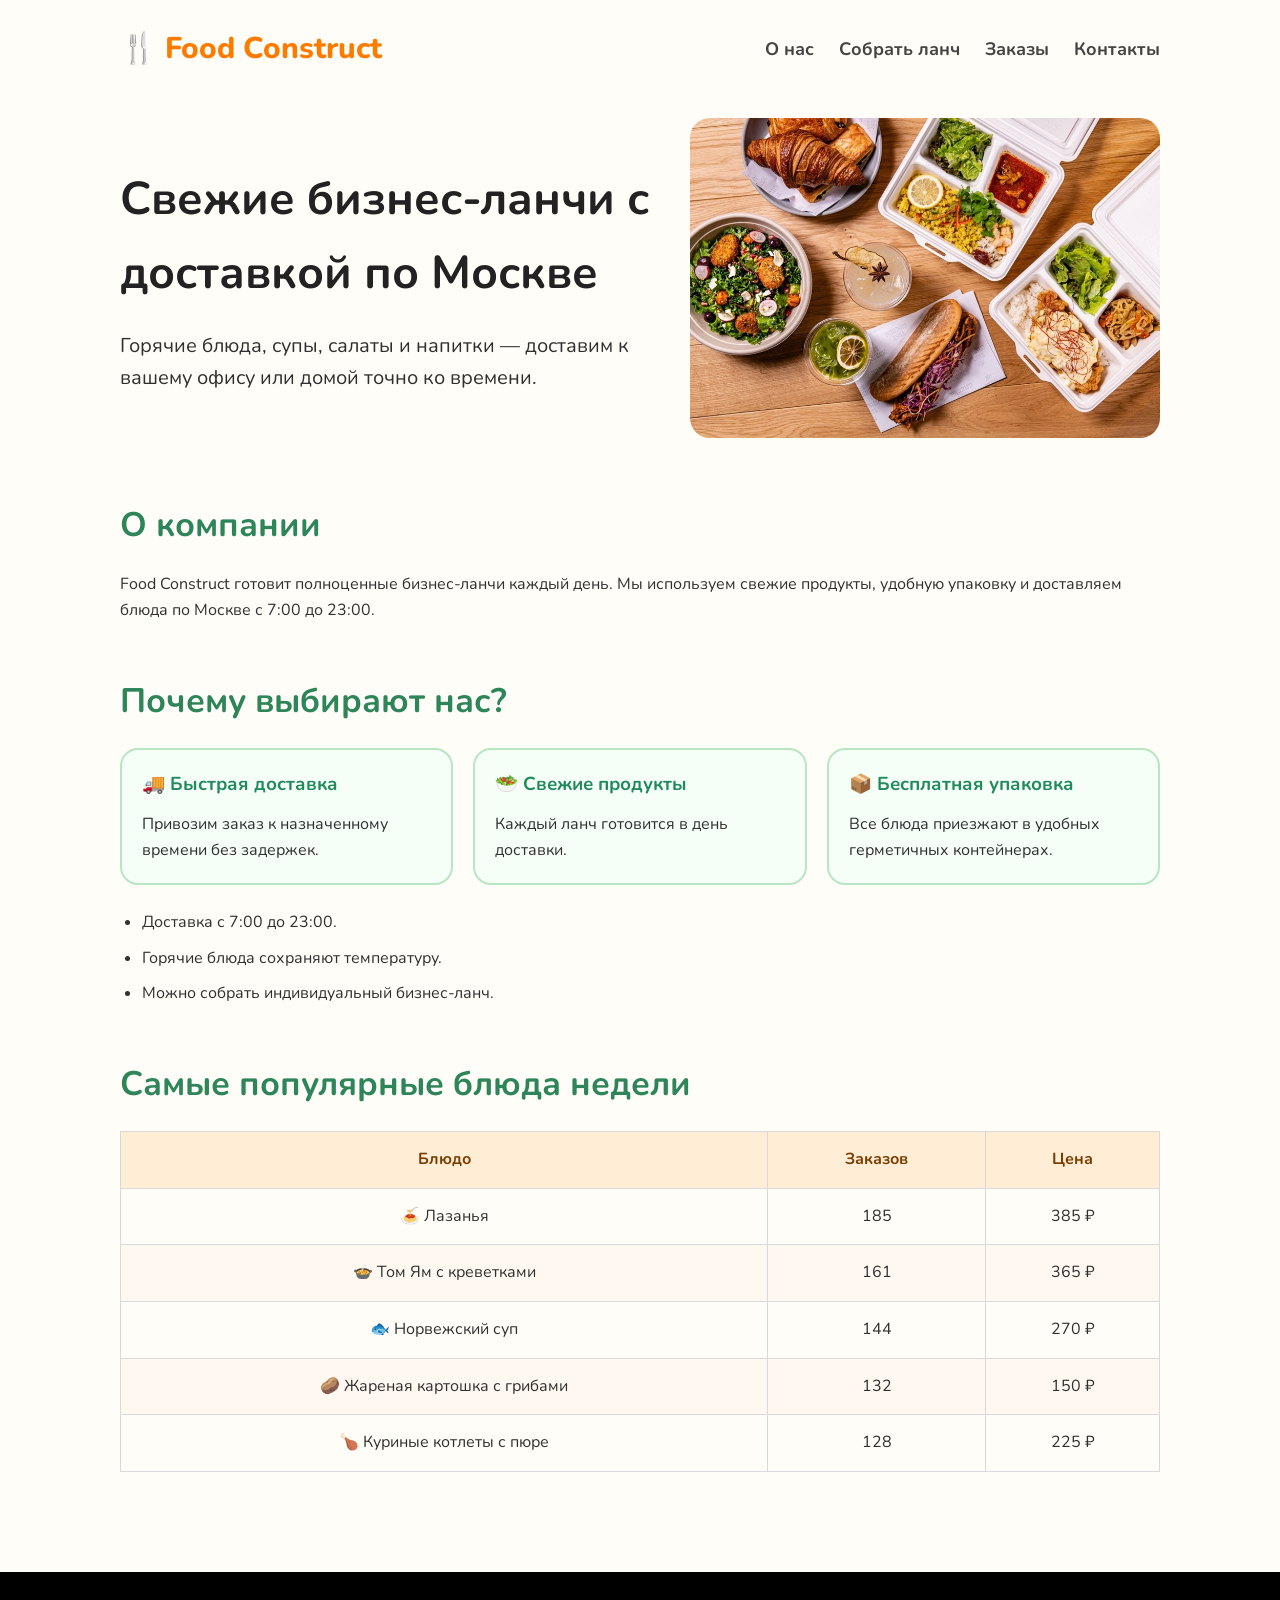
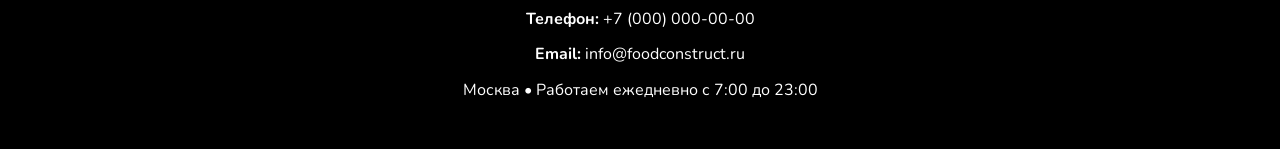
==== index.html @ 8aee3fd5 "Initial commit" ====
<!DOCTYPE html>
<html lang="ru">
<head>
    <meta charset="UTF-8">
    <meta name="viewport" content="width=device-width, initial-scale=1.0">
    <title>Food Construct — доставка бизнес-ланчей</title>

    <link rel="preconnect" href="https://fonts.googleapis.com">
    <link rel="preconnect" href="https://fonts.gstatic.com" crossorigin>
    <link href="https://fonts.googleapis.com/css2?family=Nunito:wght@400;600;700;800&display=swap" rel="stylesheet">

    <link rel="stylesheet" href="./css/style.css">
</head>
<body>

<header>
    <div class="logo">🍴 Food Construct</div>

    <nav>
        <a href="#about">О нас</a>
        <a href="#">Собрать ланч</a>
        <a href="#">Заказы</a>
        <a href="#contacts">Контакты</a>
    </nav>
</header>

<main>

    <section class="hero">
        <div class="hero-text">
            <h1>Свежие бизнес-ланчи с доставкой по Москве</h1>

            <p>
                Горячие блюда, супы, салаты и напитки —
                доставим к вашему офису или домой точно ко времени.
            </p>
        </div>

        <img src="./img/hero.jpg"
             alt="Бизнес-ланчи">
    </section>

    <section id="about">
        <h2>О компании</h2>

        <p>
            Food Construct готовит полноценные бизнес-ланчи каждый день.
            Мы используем свежие продукты, удобную упаковку и доставляем
            блюда по Москве с 7:00 до 23:00.
        </p>
    </section>

    <section>
        <h2>Почему выбирают нас?</h2>

        <div class="cards">

            <div class="card">
                <h3>🚚 Быстрая доставка</h3>
                <p>Привозим заказ к назначенному времени без задержек.</p>
            </div>

            <div class="card">
                <h3>🥗 Свежие продукты</h3>
                <p>Каждый ланч готовится в день доставки.</p>
            </div>

            <div class="card">
                <h3>📦 Бесплатная упаковка</h3>
                <p>Все блюда приезжают в удобных герметичных контейнерах.</p>
            </div>

        </div>
        
        <ul class="advantages-list">
            <li>Доставка с 7:00 до 23:00.</li>
            <li>Горячие блюда сохраняют температуру.</li>
            <li>Можно собрать индивидуальный бизнес-ланч.</li>
        </ul>

    </section>

    <section>
        <h2>Самые популярные блюда недели</h2>

        <table>
            <thead>
                <tr>
                    <th>Блюдо</th>
                    <th>Заказов</th>
                    <th>Цена</th>
                </tr>
            </thead>

            <tbody>
                <tr>
                    <td>🍝 Лазанья</td>
                    <td>185</td>
                    <td>385 ₽</td>
                </tr>

                <tr>
                    <td>🍲 Том Ям с креветками</td>
                    <td>161</td>
                    <td>365 ₽</td>
                </tr>

                <tr>
                    <td>🐟 Норвежский суп</td>
                    <td>144</td>
                    <td>270 ₽</td>
                </tr>

                <tr>
                    <td>🥔 Жареная картошка с грибами</td>
                    <td>132</td>
                    <td>150 ₽</td>
                </tr>

                <tr>
                    <td>🍗 Куриные котлеты с пюре</td>
                    <td>128</td>
                    <td>225 ₽</td>
                </tr>
            </tbody>

        </table>
    </section>

</main>

<footer id="contacts">
    <p><strong>Телефон:</strong> <a href="tel:+70000000000">+7 (000) 000-00-00</a></p>
    <p><strong>Email:</strong> <a href="mailto:info@foodconstruct.ru">info@foodconstruct.ru</a></p>
    <p>Москва • Работаем ежедневно с 7:00 до 23:00</p>
</footer>

</body>
</html>
---- css/style.css ----
/* Общие стили */

* {
    margin: 0;
    padding: 0;
    box-sizing: border-box;
}

body {
    font-family: "Nunito", sans-serif;
    background: #fffdf8;
    color: #303030;
    line-height: 1.6;
    min-height: 100vh;
}


header {
    max-width: 1100px;
    margin: auto;
    padding: 25px 30px;

    display: flex;
    justify-content: space-between;
    align-items: center;
}

.logo {
    font-size: 30px;
    font-weight: 800;
    color: #ff7b00;
}

nav {
    display: flex;
    gap: 25px;
}

nav a {
    text-decoration: none;
    color: #444;
    font-size: 18px;
    font-weight: 700;
}

nav a:hover {
    color: #ff7b00;
}

main {
    max-width: 1100px;
    margin: auto;
    padding: 20px 30px 50px;
}


.hero {
    display: flex;
    gap: 35px;
    align-items: center;
    margin-bottom: 60px;
}

.hero h1 {
    font-size: 46px;
    color: #222;
    margin-bottom: 20px;
}

.hero p {
    font-size: 20px;
}

.hero img {
    width: 470px;
    height: 320px;
    object-fit: cover;
    border-radius: 20px;
}

section {
    margin-bottom: 50px;
}

h2 {
    color: #2f855a;
    margin-bottom: 20px;
    font-size: 34px;
}

.cards {
    display: flex;
    gap: 20px;
    margin-bottom: 25px;
}

.card {
    flex: 1;
    background: #f5fff8;
    border: 2px solid #b8e6c4;
    border-radius: 18px;
    padding: 20px;
}

.card h3 {
    margin-bottom: 12px;
    color: #228b5d;
}

.advantages-list {
    padding-left: 22px;
}

.advantages-list li {
    margin-bottom: 10px;
}

table {
    width: 100%;
    border-collapse: collapse;
}

th {
    background: #ffedd5;
    color: #7a3e00;
}

th,
td {
    border: 1px solid #d9d9d9;
    padding: 15px;
    text-align: center;
}

tbody tr:nth-child(even) {
    background: #fff8f1;
}

tbody tr:hover {
    background: #ffe8cb;
}

footer {
    background: black;
    color: white;
    padding: 35px;
    text-align: center;
}

footer p {
    margin-bottom: 10px;
}

footer a {
    color: white;
    text-decoration: none;
}

footer a:hover {
    color: #ffb347;
}
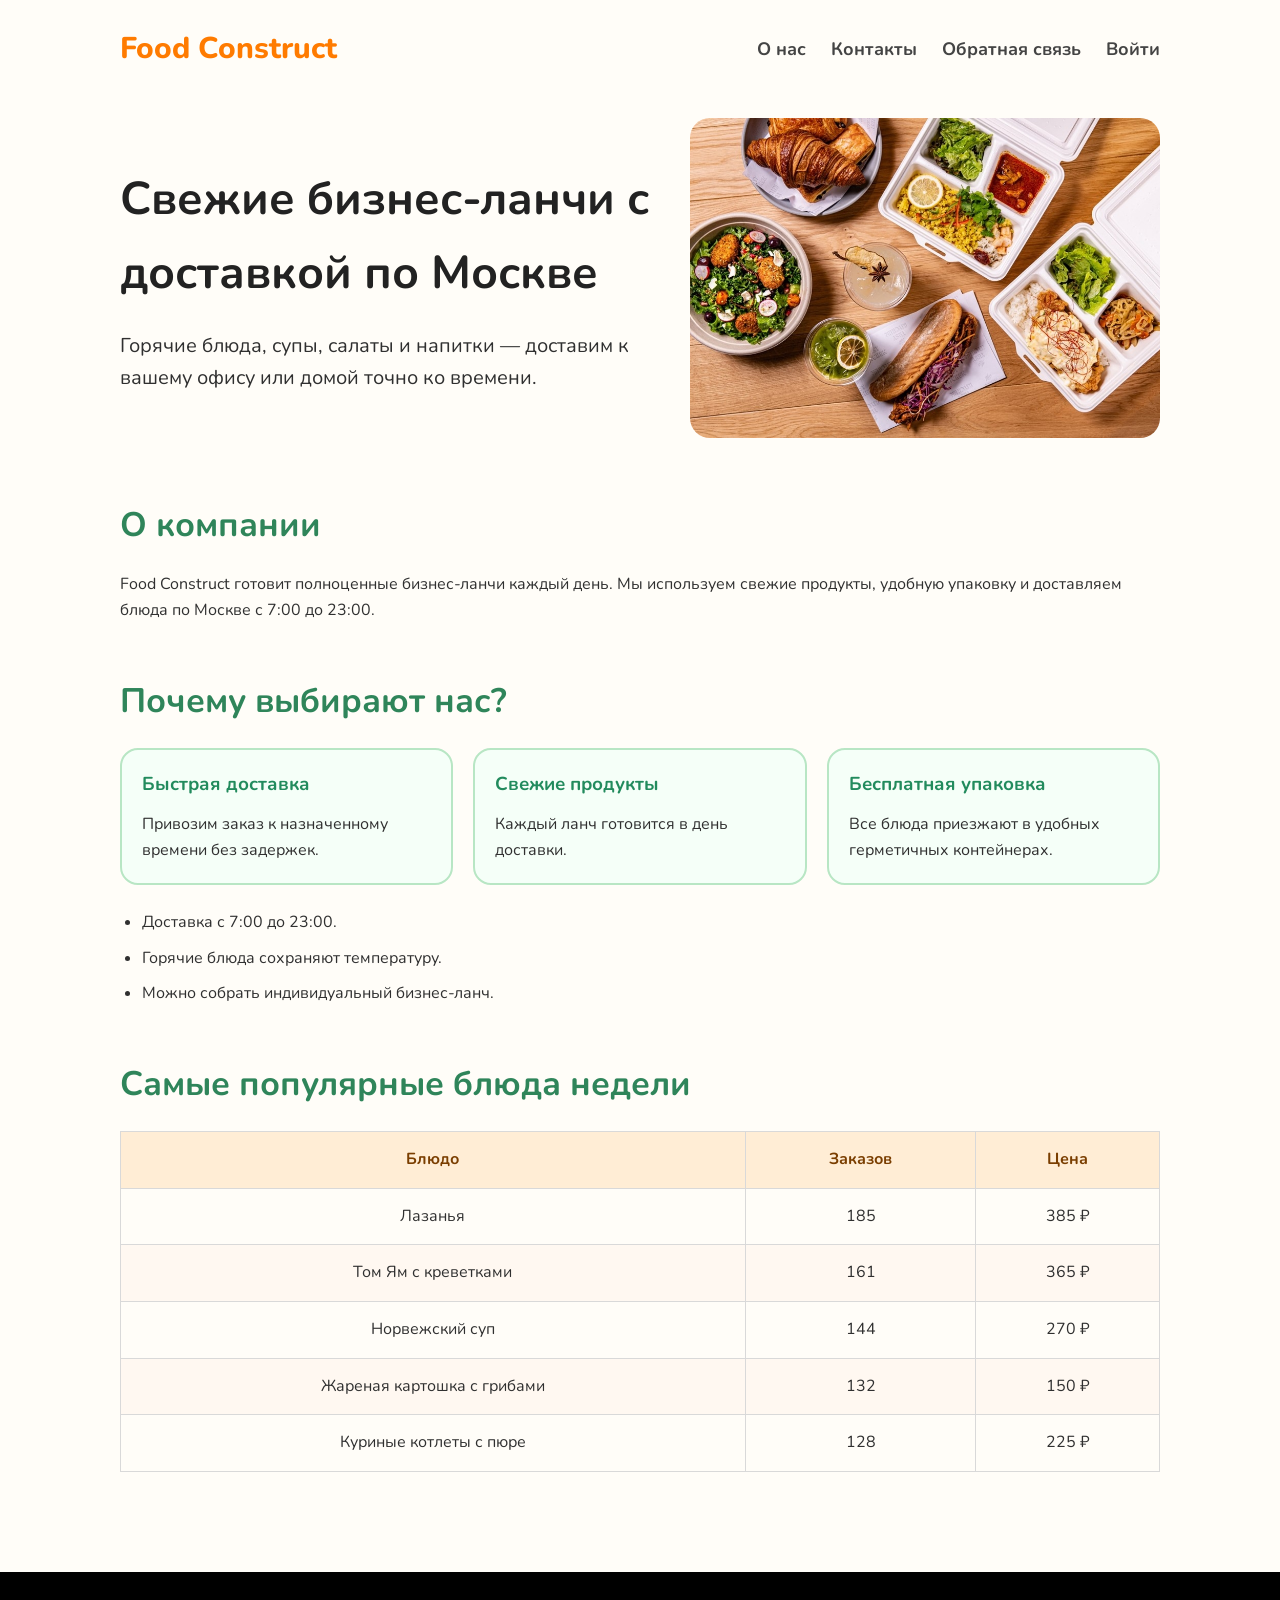
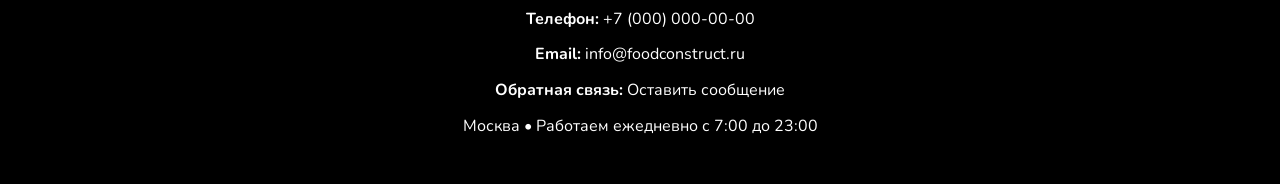
==== commit 21b02622: "Добавил формы обратной связи и авторизации Форма обратной связи (feedback.html): ФИО, email, радио-к" ====
--- a/index.html
+++ b/index.html
@@ -9,18 +9,19 @@
     <link rel="preconnect" href="https://fonts.gstatic.com" crossorigin>
     <link href="https://fonts.googleapis.com/css2?family=Nunito:wght@400;600;700;800&display=swap" rel="stylesheet">
 
-    <link rel="stylesheet" href="./css/style.css">
+    <link rel="stylesheet" href="./css/base.css">
+    <link rel="stylesheet" href="./css/index.css">
 </head>
 <body>
 
 <header>
-    <div class="logo">🍴 Food Construct</div>
+    <a class="logo" href="./index.html">Food Construct</a>
 
     <nav>
-        <a href="#about">О нас</a>
-        <a href="#">Собрать ланч</a>
-        <a href="#">Заказы</a>
-        <a href="#contacts">Контакты</a>
+        <a href="./index.html#about">О нас</a>
+        <a href="./index.html#contacts">Контакты</a>
+        <a href="./feedback.html">Обратная связь</a>
+        <a href="./login.html">Войти</a>
     </nav>
 </header>
 
@@ -56,17 +57,17 @@
         <div class="cards">
 
             <div class="card">
-                <h3>🚚 Быстрая доставка</h3>
+                <h3>Быстрая доставка</h3>
                 <p>Привозим заказ к назначенному времени без задержек.</p>
             </div>
 
             <div class="card">
-                <h3>🥗 Свежие продукты</h3>
+                <h3>Свежие продукты</h3>
                 <p>Каждый ланч готовится в день доставки.</p>
             </div>
 
             <div class="card">
-                <h3>📦 Бесплатная упаковка</h3>
+                <h3>Бесплатная упаковка</h3>
                 <p>Все блюда приезжают в удобных герметичных контейнерах.</p>
             </div>
 
@@ -94,31 +95,31 @@
 
             <tbody>
                 <tr>
-                    <td>🍝 Лазанья</td>
+                    <td>Лазанья</td>
                     <td>185</td>
                     <td>385 ₽</td>
                 </tr>
 
                 <tr>
-                    <td>🍲 Том Ям с креветками</td>
+                    <td>Том Ям с креветками</td>
                     <td>161</td>
                     <td>365 ₽</td>
                 </tr>
 
                 <tr>
-                    <td>🐟 Норвежский суп</td>
+                    <td>Норвежский суп</td>
                     <td>144</td>
                     <td>270 ₽</td>
                 </tr>
 
                 <tr>
-                    <td>🥔 Жареная картошка с грибами</td>
+                    <td>Жареная картошка с грибами</td>
                     <td>132</td>
                     <td>150 ₽</td>
                 </tr>
 
                 <tr>
-                    <td>🍗 Куриные котлеты с пюре</td>
+                    <td>Куриные котлеты с пюре</td>
                     <td>128</td>
                     <td>225 ₽</td>
                 </tr>
@@ -132,6 +133,7 @@
 <footer id="contacts">
     <p><strong>Телефон:</strong> <a href="tel:+70000000000">+7 (000) 000-00-00</a></p>
     <p><strong>Email:</strong> <a href="mailto:info@foodconstruct.ru">info@foodconstruct.ru</a></p>
+    <p><strong>Обратная связь:</strong> <a href="./feedback.html">Оставить сообщение</a></p>
     <p>Москва • Работаем ежедневно с 7:00 до 23:00</p>
 </footer>
 
--- a/css/base.css
+++ b/css/base.css
@@ -0,0 +1,142 @@
+* {
+    margin: 0;
+    padding: 0;
+    box-sizing: border-box;
+}
+
+body {
+    font-family: "Nunito", sans-serif;
+    background: #fffdf8;
+    color: #303030;
+    line-height: 1.6;
+    min-height: 100vh;
+}
+
+section {
+    margin-bottom: 50px;
+}
+
+h2 {
+    color: #2f855a;
+    margin-bottom: 20px;
+    font-size: 34px;
+}
+
+
+header {
+    max-width: 1100px;
+    margin: auto;
+    padding: 25px 30px;
+
+    display: flex;
+    justify-content: space-between;
+    align-items: center;
+}
+
+.logo {
+    font-size: 30px;
+    font-weight: 800;
+    color: #ff7b00;
+    text-decoration: none;
+    text-transform: none;
+}
+
+nav {
+    display: flex;
+    gap: 25px;
+}
+
+nav a {
+    text-decoration: none;
+    color: #444;
+    font-size: 18px;
+    font-weight: 700;
+}
+
+nav a:hover {
+    color: #ff7b00;
+}
+
+main {
+    max-width: 1100px;
+    margin: auto;
+    padding: 20px 30px 50px;
+}
+
+
+footer {
+    background: black;
+    color: white;
+    padding: 35px;
+    text-align: center;
+}
+
+footer p {
+    margin-bottom: 10px;
+}
+
+footer a {
+    color: white;
+    text-decoration: none;
+}
+
+footer a:hover {
+    color: #ffb347;
+}
+
+
+form label {
+    display: block;
+    margin-bottom: 8px;
+    font-weight: 700;
+    color: #228b5d;
+}
+
+form input[type="text"],
+form input[type="email"],
+form input[type="password"],
+form select,
+form textarea {
+    width: 100%;
+    margin-bottom: 20px;
+    padding: 10px;
+
+    font-family: inherit;
+    font-size: 16px;
+
+    border: 2px solid #b8e6c4;
+    border-radius: 8px;
+}
+
+form textarea {
+    height: 150px;
+}
+
+form input[type="file"] {
+    width: 100%;
+    margin-bottom: 20px;
+}
+
+form .choice {
+    font-weight: 400;
+    color: #303030;
+}
+
+form .choice input {
+    margin-right: 8px;
+}
+
+form button {
+    width: 100%;
+    padding: 14px;
+
+    font-family: inherit;
+    font-size: 18px;
+    font-weight: 800;
+
+    color: white;
+    background: #ff7b00;
+    border: none;
+    border-radius: 8px;
+    cursor: pointer;
+}
--- a/css/index.css
+++ b/css/index.css
@@ -0,0 +1,75 @@
+.hero {
+    display: flex;
+    gap: 35px;
+    align-items: center;
+    margin-bottom: 60px;
+}
+
+.hero h1 {
+    font-size: 46px;
+    color: #222;
+    margin-bottom: 20px;
+}
+
+.hero p {
+    font-size: 20px;
+}
+
+.hero img {
+    width: 470px;
+    height: 320px;
+    object-fit: cover;
+    border-radius: 20px;
+}
+
+.cards {
+    display: flex;
+    gap: 20px;
+    margin-bottom: 25px;
+}
+
+.card {
+    flex: 1;
+    background: #f5fff8;
+    border: 2px solid #b8e6c4;
+    border-radius: 18px;
+    padding: 20px;
+}
+
+.card h3 {
+    margin-bottom: 12px;
+    color: #228b5d;
+}
+
+.advantages-list {
+    padding-left: 22px;
+}
+
+.advantages-list li {
+    margin-bottom: 10px;
+}
+
+table {
+    width: 100%;
+    border-collapse: collapse;
+}
+
+th {
+    background: #ffedd5;
+    color: #7a3e00;
+}
+
+th,
+td {
+    border: 1px solid #d9d9d9;
+    padding: 15px;
+    text-align: center;
+}
+
+tbody tr:nth-child(even) {
+    background: #fff8f1;
+}
+
+tbody tr:hover {
+    background: #ffe8cb;
+}
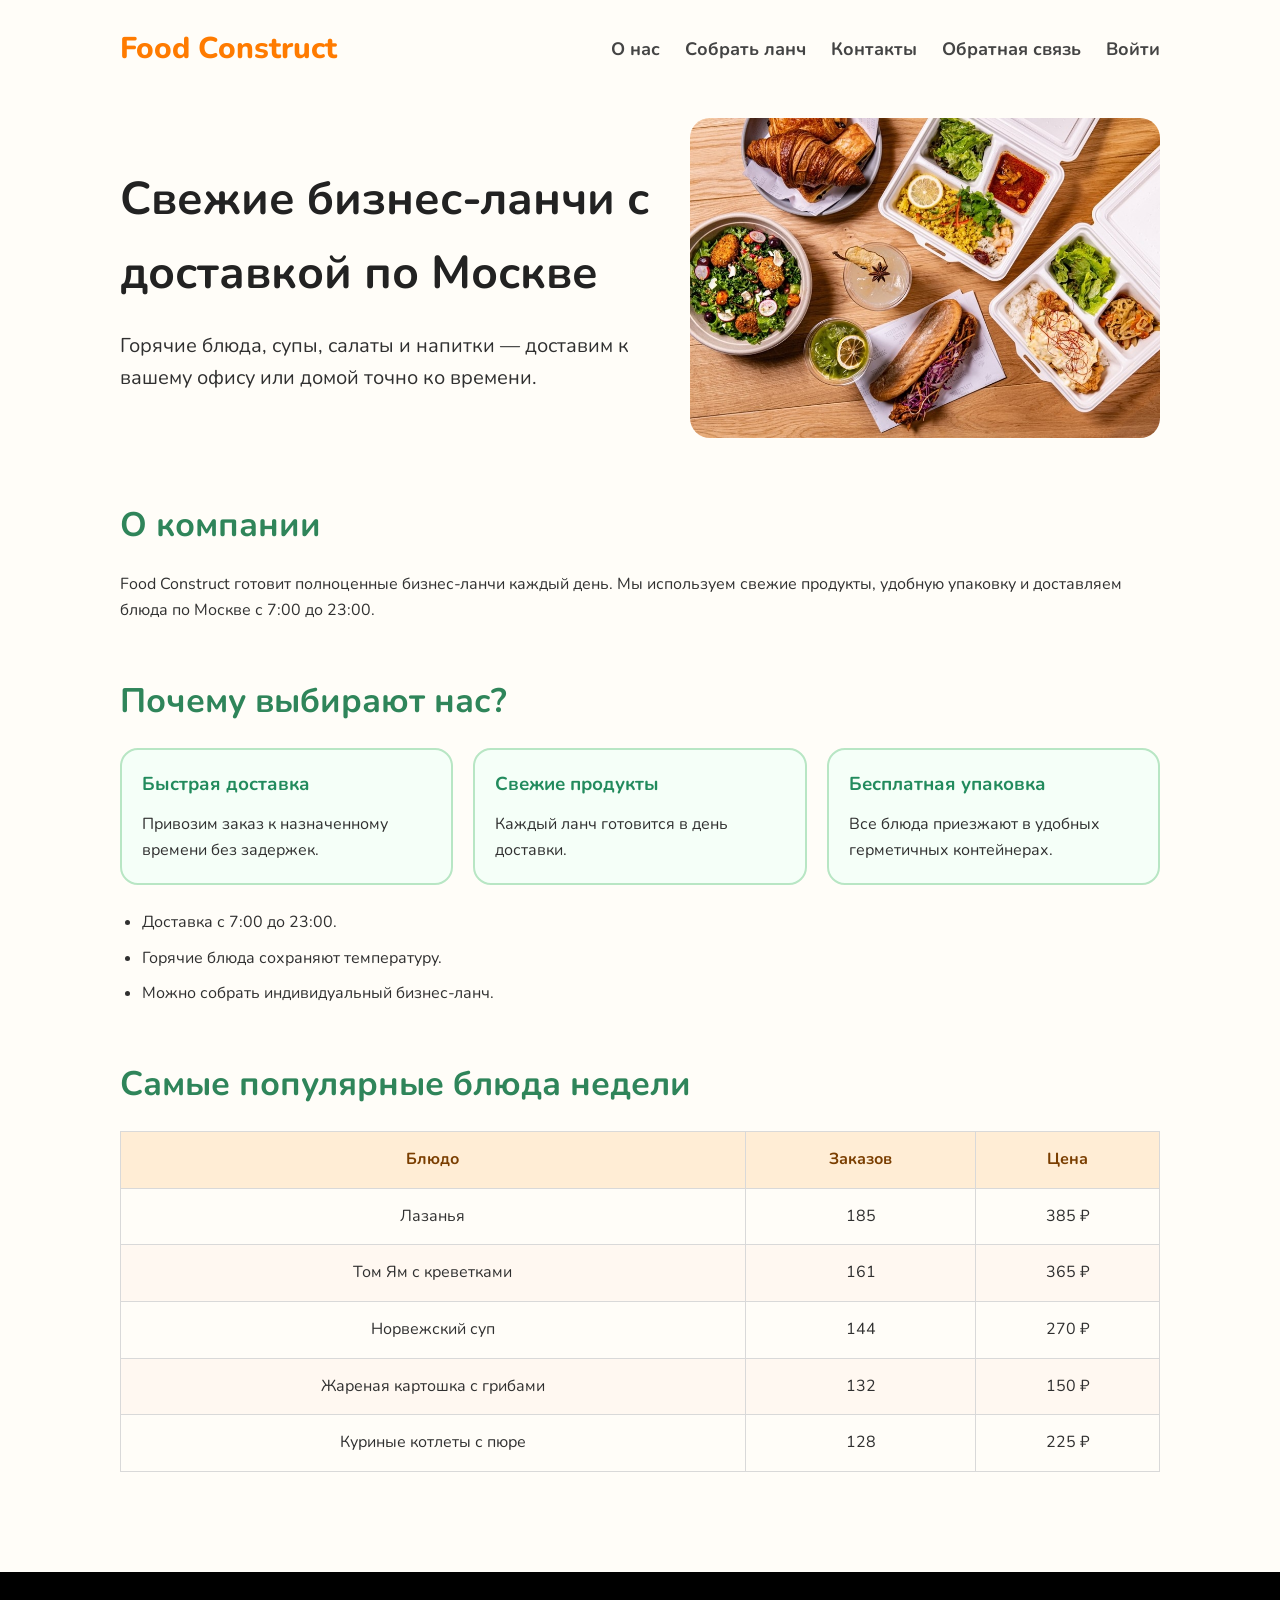
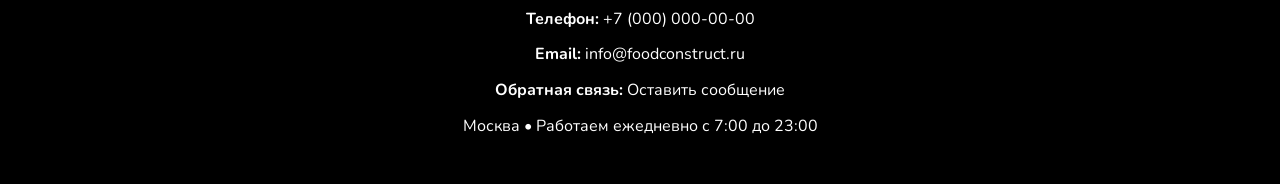
==== commit bfd4e997: "Добавил страницу «Собрать ланч» с выбором блюд на JavaScript Меню, страница с блюдами и формой заказ" ====
--- a/index.html
+++ b/index.html
@@ -19,6 +19,7 @@
 
     <nav>
         <a href="./index.html#about">О нас</a>
+        <a href="./lunch.html">Собрать ланч</a>
         <a href="./index.html#contacts">Контакты</a>
         <a href="./feedback.html">Обратная связь</a>
         <a href="./login.html">Войти</a>
--- a/css/base.css
+++ b/css/base.css
@@ -57,7 +57,12 @@
     color: #ff7b00;
 }
 
-main {
+nav a.active {
+    color: #ff7b00;
+}
+
+main,
+.order {
     max-width: 1100px;
     margin: auto;
     padding: 20px 30px 50px;
@@ -95,6 +100,8 @@
 form input[type="text"],
 form input[type="email"],
 form input[type="password"],
+form input[type="tel"],
+form input[type="time"],
 form select,
 form textarea {
     width: 100%;
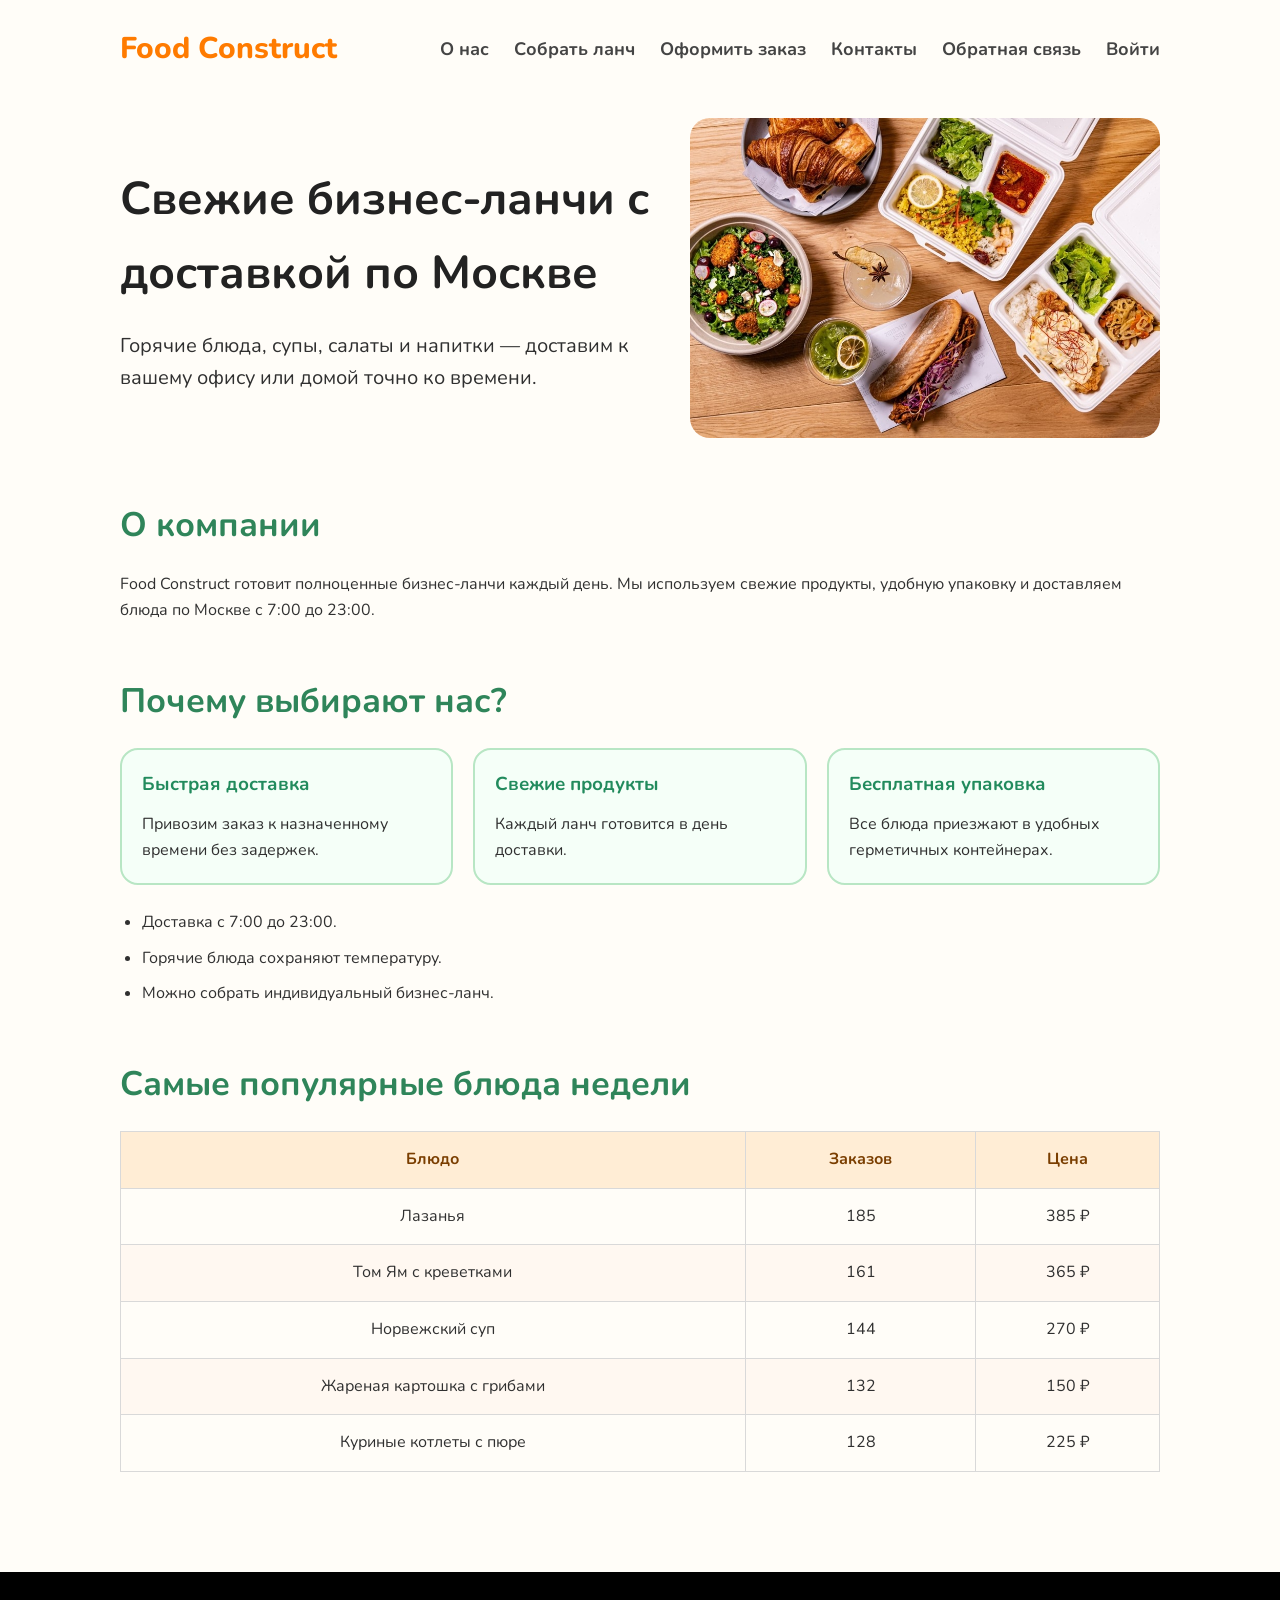
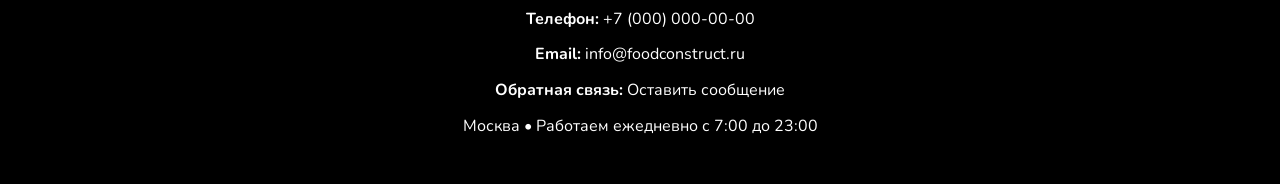
==== commit 34bc6e5e: "Добавил страницу оформления заказа и сохранение блюд в localStorage" ====
--- a/index.html
+++ b/index.html
@@ -20,6 +20,7 @@
     <nav>
         <a href="./index.html#about">О нас</a>
         <a href="./lunch.html">Собрать ланч</a>
+        <a href="./order.html">Оформить заказ</a>
         <a href="./index.html#contacts">Контакты</a>
         <a href="./feedback.html">Обратная связь</a>
         <a href="./login.html">Войти</a>
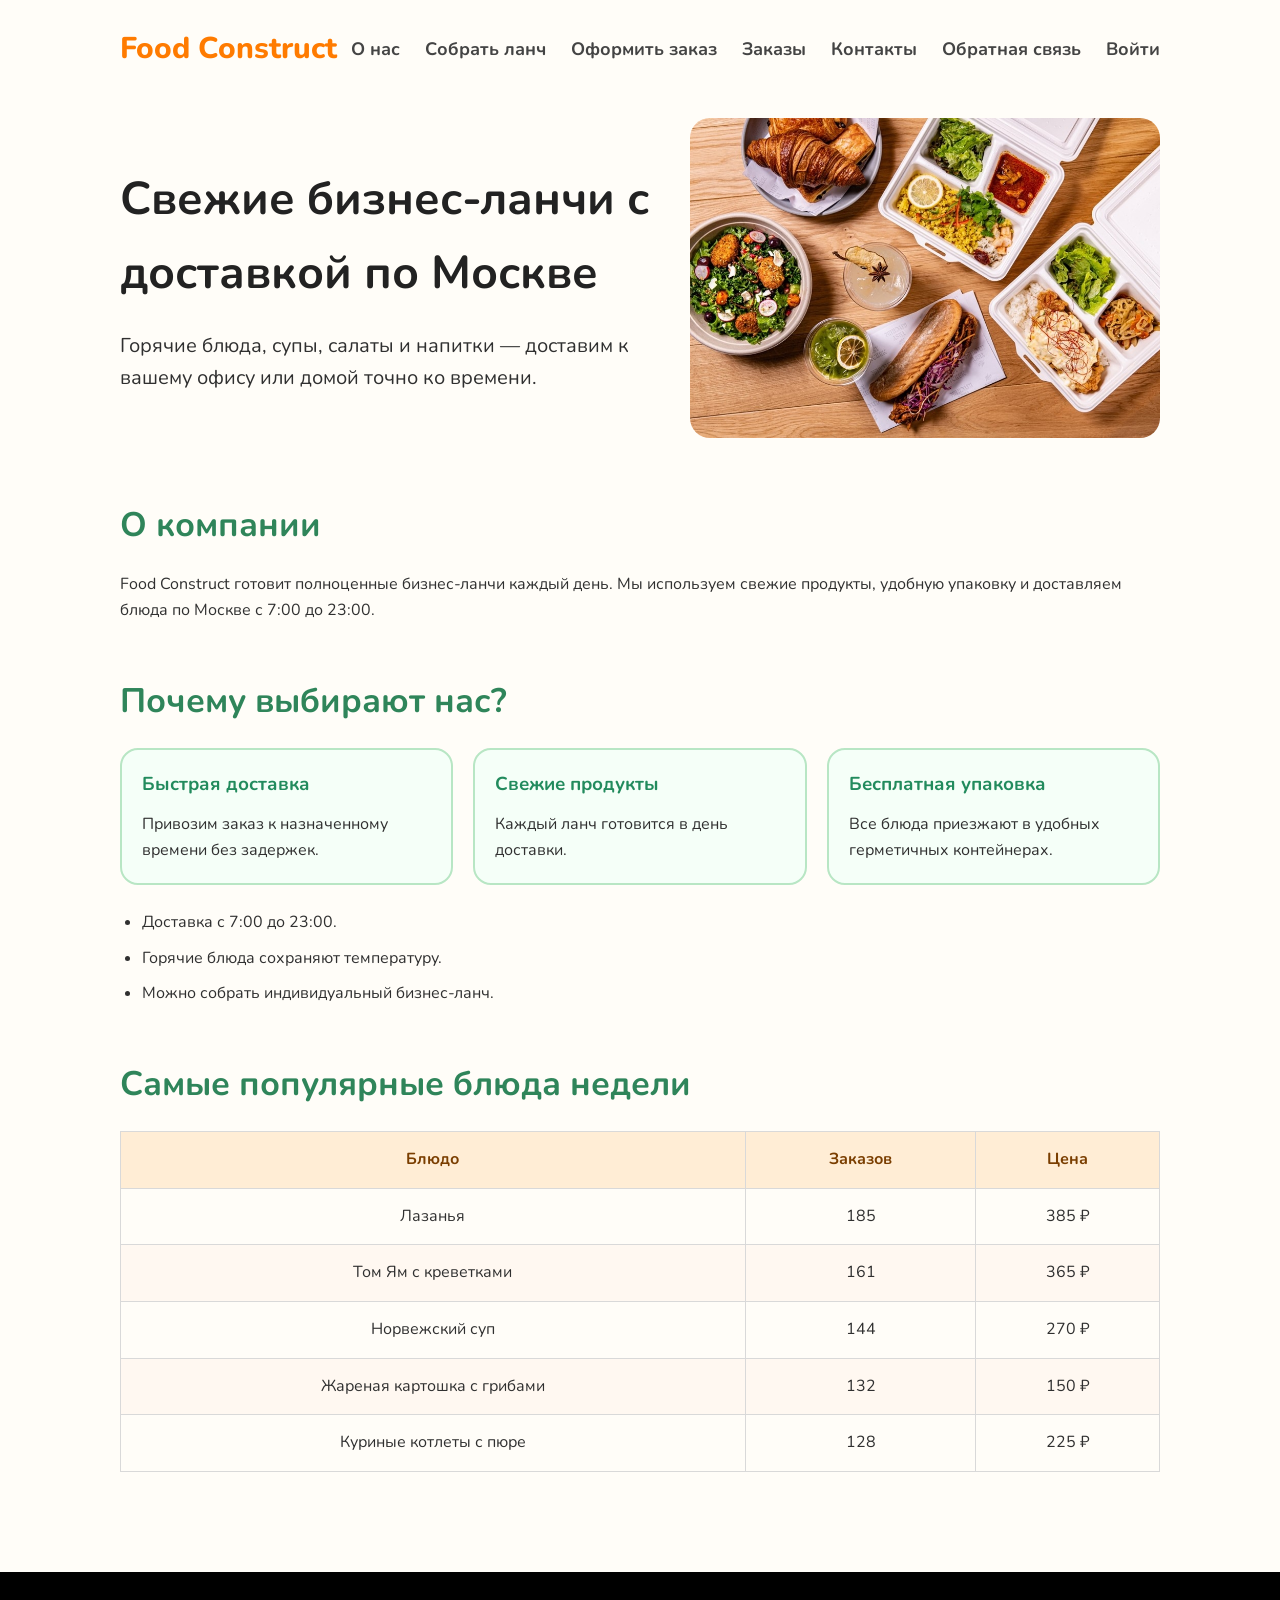
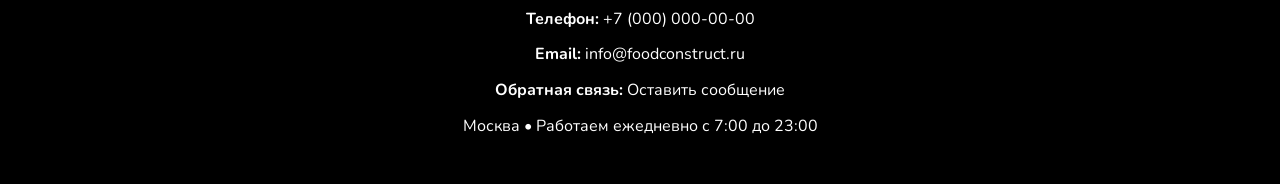
==== commit 8f479be4: "Добавил историю заказов с просмотром, редактированием и удалением" ====
--- a/index.html
+++ b/index.html
@@ -21,6 +21,7 @@
         <a href="./index.html#about">О нас</a>
         <a href="./lunch.html">Собрать ланч</a>
         <a href="./order.html">Оформить заказ</a>
+        <a href="./orders.html">Заказы</a>
         <a href="./index.html#contacts">Контакты</a>
         <a href="./feedback.html">Обратная связь</a>
         <a href="./login.html">Войти</a>
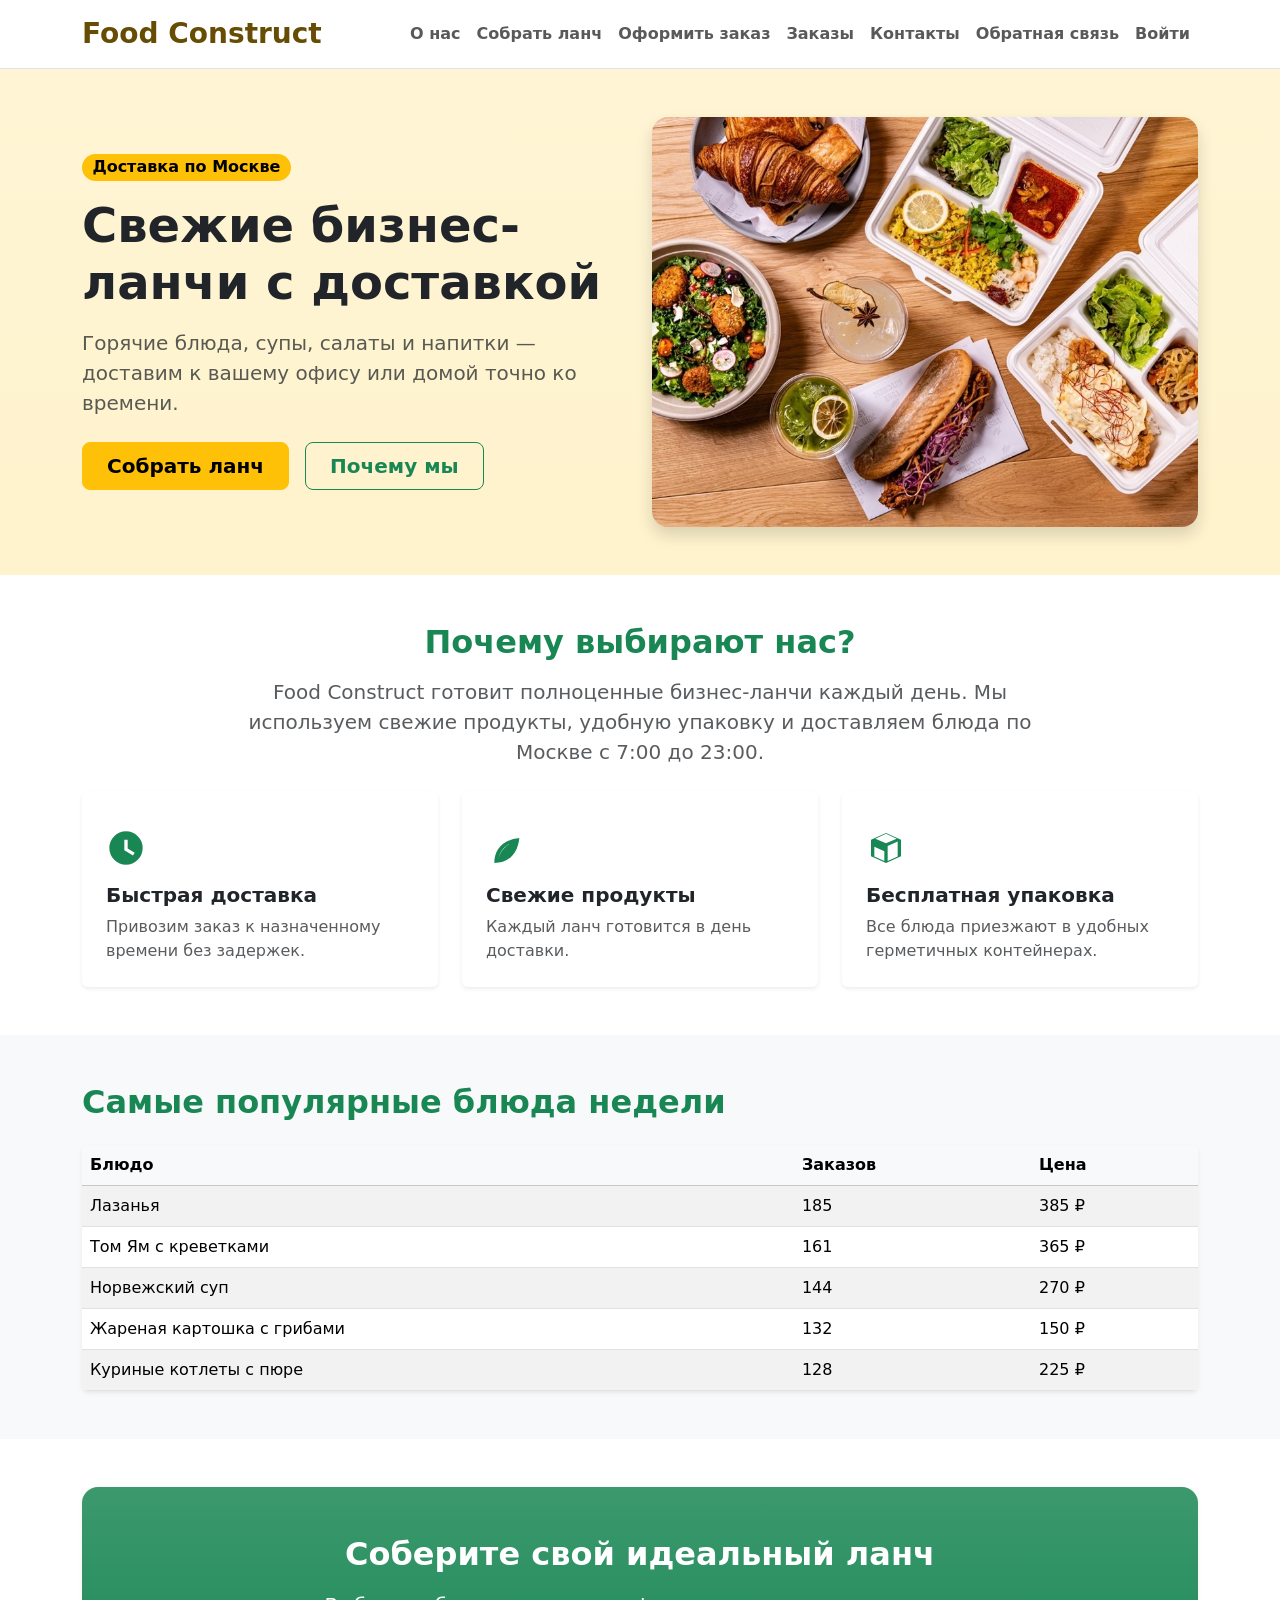
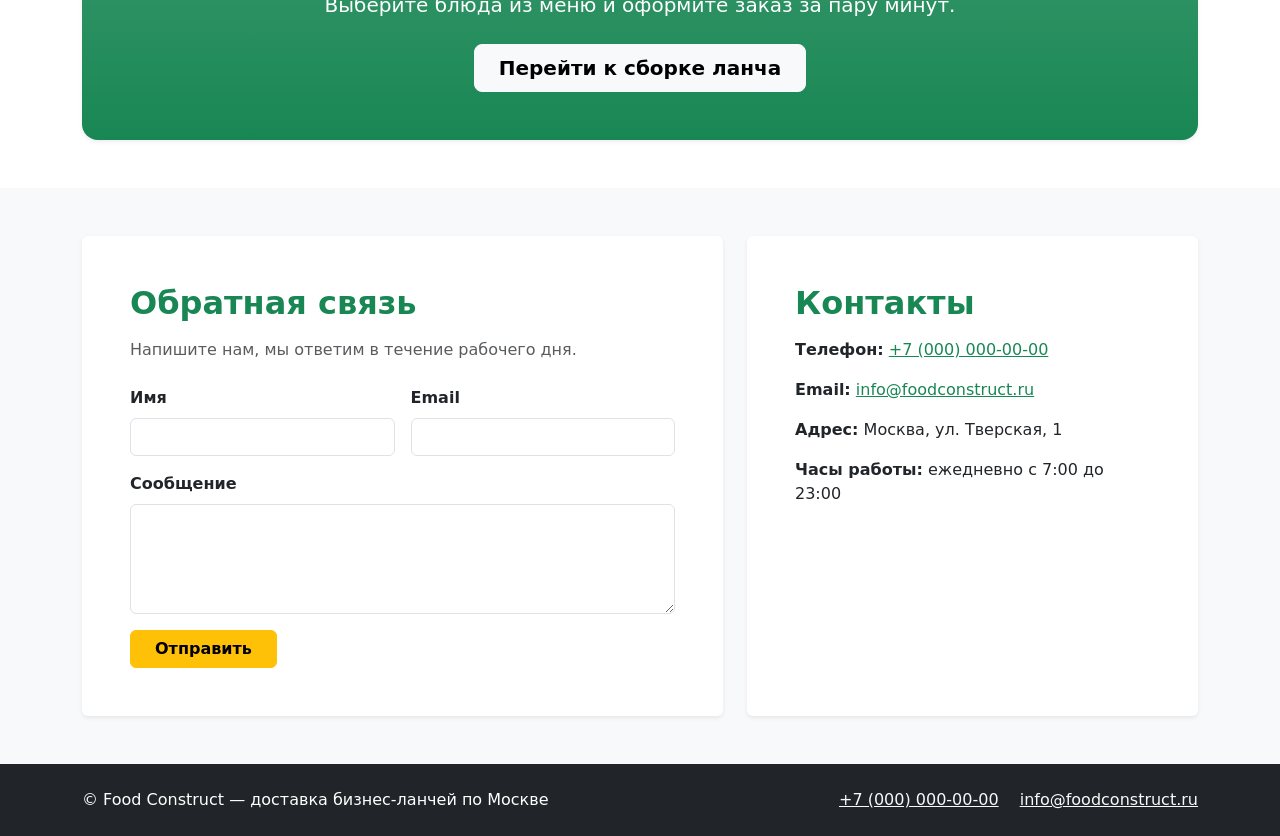
==== commit 66236494: "Перевёл лендинг на Bootstrap 5 без собственных стилей" ====
--- a/index.html
+++ b/index.html
@@ -1,144 +1,300 @@
-<!DOCTYPE html>
-<html lang="ru">
-<head>
-    <meta charset="UTF-8">
-    <meta name="viewport" content="width=device-width, initial-scale=1.0">
-    <title>Food Construct — доставка бизнес-ланчей</title>
-
-    <link rel="preconnect" href="https://fonts.googleapis.com">
-    <link rel="preconnect" href="https://fonts.gstatic.com" crossorigin>
-    <link href="https://fonts.googleapis.com/css2?family=Nunito:wght@400;600;700;800&display=swap" rel="stylesheet">
-
-    <link rel="stylesheet" href="./css/base.css">
-    <link rel="stylesheet" href="./css/index.css">
-</head>
-<body>
-
-<header>
-    <a class="logo" href="./index.html">Food Construct</a>
-
-    <nav>
-        <a href="./index.html#about">О нас</a>
-        <a href="./lunch.html">Собрать ланч</a>
-        <a href="./order.html">Оформить заказ</a>
-        <a href="./orders.html">Заказы</a>
-        <a href="./index.html#contacts">Контакты</a>
-        <a href="./feedback.html">Обратная связь</a>
-        <a href="./login.html">Войти</a>
-    </nav>
-</header>
-
-<main>
-
-    <section class="hero">
-        <div class="hero-text">
-            <h1>Свежие бизнес-ланчи с доставкой по Москве</h1>
-
-            <p>
-                Горячие блюда, супы, салаты и напитки —
-                доставим к вашему офису или домой точно ко времени.
-            </p>
-        </div>
-
-        <img src="./img/hero.jpg"
-             alt="Бизнес-ланчи">
-    </section>
-
-    <section id="about">
-        <h2>О компании</h2>
-
-        <p>
-            Food Construct готовит полноценные бизнес-ланчи каждый день.
-            Мы используем свежие продукты, удобную упаковку и доставляем
-            блюда по Москве с 7:00 до 23:00.
-        </p>
-    </section>
-
-    <section>
-        <h2>Почему выбирают нас?</h2>
-
-        <div class="cards">
-
-            <div class="card">
-                <h3>Быстрая доставка</h3>
-                <p>Привозим заказ к назначенному времени без задержек.</p>
-            </div>
-
-            <div class="card">
-                <h3>Свежие продукты</h3>
-                <p>Каждый ланч готовится в день доставки.</p>
-            </div>
-
-            <div class="card">
-                <h3>Бесплатная упаковка</h3>
-                <p>Все блюда приезжают в удобных герметичных контейнерах.</p>
-            </div>
-
-        </div>
-        
-        <ul class="advantages-list">
-            <li>Доставка с 7:00 до 23:00.</li>
-            <li>Горячие блюда сохраняют температуру.</li>
-            <li>Можно собрать индивидуальный бизнес-ланч.</li>
-        </ul>
-
-    </section>
-
-    <section>
-        <h2>Самые популярные блюда недели</h2>
-
-        <table>
-            <thead>
-                <tr>
-                    <th>Блюдо</th>
-                    <th>Заказов</th>
-                    <th>Цена</th>
-                </tr>
-            </thead>
-
-            <tbody>
-                <tr>
-                    <td>Лазанья</td>
-                    <td>185</td>
-                    <td>385 ₽</td>
-                </tr>
-
-                <tr>
-                    <td>Том Ям с креветками</td>
-                    <td>161</td>
-                    <td>365 ₽</td>
-                </tr>
-
-                <tr>
-                    <td>Норвежский суп</td>
-                    <td>144</td>
-                    <td>270 ₽</td>
-                </tr>
-
-                <tr>
-                    <td>Жареная картошка с грибами</td>
-                    <td>132</td>
-                    <td>150 ₽</td>
-                </tr>
-
-                <tr>
-                    <td>Куриные котлеты с пюре</td>
-                    <td>128</td>
-                    <td>225 ₽</td>
-                </tr>
-            </tbody>
-
-        </table>
-    </section>
-
-</main>
-
-<footer id="contacts">
-    <p><strong>Телефон:</strong> <a href="tel:+70000000000">+7 (000) 000-00-00</a></p>
-    <p><strong>Email:</strong> <a href="mailto:info@foodconstruct.ru">info@foodconstruct.ru</a></p>
-    <p><strong>Обратная связь:</strong> <a href="./feedback.html">Оставить сообщение</a></p>
-    <p>Москва • Работаем ежедневно с 7:00 до 23:00</p>
-</footer>
-
-</body>
-</html>+<!DOCTYPE html>
+<html lang="ru">
+<head>
+    <meta charset="UTF-8">
+    <meta name="viewport" content="width=device-width, initial-scale=1.0">
+    <title>Food Construct — доставка бизнес-ланчей</title>
+
+    <link href="https://cdn.jsdelivr.net/npm/bootstrap@5.3.3/dist/css/bootstrap.min.css" rel="stylesheet">
+</head>
+<body>
+
+<nav class="navbar navbar-expand-lg bg-white border-bottom">
+    <div class="container">
+        <a class="navbar-brand fs-3 fw-bold text-warning-emphasis" href="./index.html">Food Construct</a>
+
+        <button class="navbar-toggler" type="button" data-bs-toggle="collapse" data-bs-target="#mainNav" aria-controls="mainNav" aria-expanded="false" aria-label="Открыть меню">
+            <span class="navbar-toggler-icon"></span>
+        </button>
+
+        <div class="collapse navbar-collapse" id="mainNav">
+            <ul class="navbar-nav ms-auto">
+                <li class="nav-item">
+                    <a class="nav-link fw-semibold" href="#about">О нас</a>
+                </li>
+                <li class="nav-item">
+                    <a class="nav-link fw-semibold" href="./lunch.html">Собрать ланч</a>
+                </li>
+                <li class="nav-item">
+                    <a class="nav-link fw-semibold" href="./order.html">Оформить заказ</a>
+                </li>
+                <li class="nav-item">
+                    <a class="nav-link fw-semibold" href="./orders.html">Заказы</a>
+                </li>
+                <li class="nav-item">
+                    <a class="nav-link fw-semibold" href="#contacts">Контакты</a>
+                </li>
+                <li class="nav-item">
+                    <a class="nav-link fw-semibold" href="./feedback.html">Обратная связь</a>
+                </li>
+                <li class="nav-item">
+                    <a class="nav-link fw-semibold" href="./login.html">Войти</a>
+                </li>
+            </ul>
+        </div>
+    </div>
+</nav>
+
+<main>
+
+    <section class="bg-warning-subtle bg-gradient py-5">
+        <div class="container">
+            <div class="row align-items-center g-4">
+                <div class="col-12 col-lg-6">
+                    <span class="badge text-bg-warning rounded-pill fs-6 text-wrap mb-3">
+                        Доставка по Москве
+                    </span>
+
+                    <h1 class="display-5 fw-bold mb-3">
+                        Свежие бизнес-ланчи с доставкой
+                    </h1>
+
+                    <p class="lead text-body-secondary mb-4">
+                        Горячие блюда, супы, салаты и напитки — доставим
+                        к вашему офису или домой точно ко времени.
+                    </p>
+
+                    <div class="d-flex flex-column flex-sm-row gap-3">
+                        <a class="btn btn-warning btn-lg fw-bold px-4" href="./lunch.html">Собрать ланч</a>
+                        <a class="btn btn-outline-success btn-lg fw-bold px-4" href="#about">Почему мы</a>
+                    </div>
+                </div>
+
+                <div class="col-12 col-lg-6">
+                    <div class="ratio ratio-4x3 rounded-4 overflow-hidden shadow">
+                        <img class="object-fit-cover" src="./img/hero.jpg" alt="Бизнес-ланчи Food Construct">
+                    </div>
+                </div>
+            </div>
+        </div>
+    </section>
+
+    <section class="py-5" id="about">
+        <div class="container">
+            <div class="row justify-content-center text-center mb-4">
+                <div class="col-12 col-lg-9">
+                    <h2 class="text-success fw-bold mb-3">Почему выбирают нас?</h2>
+
+                    <p class="lead text-body-secondary mb-0">
+                        Food Construct готовит полноценные бизнес-ланчи каждый день.
+                        Мы используем свежие продукты, удобную упаковку и доставляем
+                        блюда по Москве с 7:00 до 23:00.
+                    </p>
+                </div>
+            </div>
+
+            <div class="row row-cols-1 row-cols-md-2 row-cols-lg-3 g-4">
+                <div class="col">
+                    <div class="card h-100 border-0 shadow-sm">
+                        <div class="card-body p-4">
+                            <div class="fs-1 text-success mb-2">
+                                <svg width="1em" height="1em" viewBox="0 0 24 24" fill="currentColor" aria-hidden="true">
+                                    <path fill-rule="evenodd" d="M12 2a10 10 0 1 0 0 20 10 10 0 0 0 0-20Zm1 5h-2v6.4l5.2 3.1 1-1.7-4.2-2.5V7Z"/>
+                                </svg>
+                            </div>
+
+                            <h3 class="h5 fw-bold">Быстрая доставка</h3>
+                            <p class="text-body-secondary mb-0">Привозим заказ к назначенному времени без задержек.</p>
+                        </div>
+                    </div>
+                </div>
+
+                <div class="col">
+                    <div class="card h-100 border-0 shadow-sm">
+                        <div class="card-body p-4">
+                            <div class="fs-1 text-success mb-2">
+                                <svg width="1em" height="1em" viewBox="0 0 24 24" fill="currentColor" aria-hidden="true">
+                                    <path fill-rule="evenodd" d="M5 21c0-8 5-14 15-15-1 10-7 15-15 15Zm2.4-2.4c1.1-4.6 4-7.7 8-9.7-4.1 1.7-6.9 4.9-8 9.7Z"/>
+                                </svg>
+                            </div>
+
+                            <h3 class="h5 fw-bold">Свежие продукты</h3>
+                            <p class="text-body-secondary mb-0">Каждый ланч готовится в день доставки.</p>
+                        </div>
+                    </div>
+                </div>
+
+                <div class="col">
+                    <div class="card h-100 border-0 shadow-sm">
+                        <div class="card-body p-4">
+                            <div class="fs-1 text-success mb-2">
+                                <svg width="1em" height="1em" viewBox="0 0 24 24" fill="currentColor" aria-hidden="true">
+                                    <path fill-rule="evenodd" d="m3 7 9-4 9 4v10l-9 4-9-4V7Zm9 2.2 6.4-2.8L12 3.5 5.6 6.4 12 9.2Zm-7 2v5.9l6 2.7v-5.9l-6-2.7Zm8 2.7v5.9l6-2.7V8.1l-6 2.7Z"/>
+                                </svg>
+                            </div>
+
+                            <h3 class="h5 fw-bold">Бесплатная упаковка</h3>
+                            <p class="text-body-secondary mb-0">Все блюда приезжают в удобных герметичных контейнерах.</p>
+                        </div>
+                    </div>
+                </div>
+            </div>
+        </div>
+    </section>
+
+    <section class="bg-body-tertiary py-5">
+        <div class="container">
+            <h2 class="text-success fw-bold mb-4">Самые популярные блюда недели</h2>
+
+            <div class="card border-0 shadow-sm overflow-hidden">
+                <div class="table-responsive">
+                    <table class="table table-striped table-hover align-middle mb-0">
+                        <thead class="table-light">
+                            <tr>
+                                <th scope="col">Блюдо</th>
+                                <th scope="col" class="d-none d-sm-table-cell">Заказов</th>
+                                <th scope="col">Цена</th>
+                            </tr>
+                        </thead>
+
+                        <tbody>
+                            <tr>
+                                <td>Лазанья</td>
+                                <td class="d-none d-sm-table-cell">185</td>
+                                <td>385 ₽</td>
+                            </tr>
+
+                            <tr>
+                                <td>Том Ям с креветками</td>
+                                <td class="d-none d-sm-table-cell">161</td>
+                                <td>365 ₽</td>
+                            </tr>
+
+                            <tr>
+                                <td>Норвежский суп</td>
+                                <td class="d-none d-sm-table-cell">144</td>
+                                <td>270 ₽</td>
+                            </tr>
+
+                            <tr>
+                                <td>Жареная картошка с грибами</td>
+                                <td class="d-none d-sm-table-cell">132</td>
+                                <td>150 ₽</td>
+                            </tr>
+
+                            <tr>
+                                <td>Куриные котлеты с пюре</td>
+                                <td class="d-none d-sm-table-cell">128</td>
+                                <td>225 ₽</td>
+                            </tr>
+                        </tbody>
+                    </table>
+                </div>
+            </div>
+        </div>
+    </section>
+
+    <section class="py-5">
+        <div class="container">
+            <div class="bg-success bg-gradient text-white rounded-4 p-4 p-md-5 text-center shadow-sm">
+                <h2 class="fw-bold mb-3">Соберите свой идеальный ланч</h2>
+
+                <p class="lead mb-4">
+                    Выберите блюда из меню и оформите заказ за пару минут.
+                </p>
+
+                <a class="btn btn-light btn-lg fw-bold px-4" href="./lunch.html">Перейти к сборке ланча</a>
+            </div>
+        </div>
+    </section>
+
+    <section class="bg-body-tertiary py-5" id="contacts">
+        <div class="container">
+            <div class="row g-4">
+                <div class="col-12 col-lg-7">
+                    <div class="card h-100 border-0 shadow-sm">
+                        <div class="card-body p-4 p-md-5">
+                            <h2 class="text-success fw-bold mb-3">Обратная связь</h2>
+
+                            <p class="text-body-secondary mb-4">Напишите нам, мы ответим в течение рабочего дня.</p>
+
+                            <form action="https://httpbin.org/post" method="post">
+                                <div class="row g-3">
+                                    <div class="col-12 col-md-6">
+                                        <label class="form-label fw-semibold" for="name">Имя</label>
+                                        <input class="form-control" type="text" id="name" name="name" autocomplete="name" required>
+                                    </div>
+
+                                    <div class="col-12 col-md-6">
+                                        <label class="form-label fw-semibold" for="email">Email</label>
+                                        <input class="form-control" type="email" id="email" name="email" autocomplete="email" required>
+                                    </div>
+
+                                    <div class="col-12">
+                                        <label class="form-label fw-semibold" for="message">Сообщение</label>
+                                        <textarea class="form-control" id="message" name="message" rows="4" required></textarea>
+                                    </div>
+
+                                    <div class="col-12">
+                                        <button class="btn btn-warning fw-bold px-4" type="submit">Отправить</button>
+                                    </div>
+                                </div>
+                            </form>
+                        </div>
+                    </div>
+                </div>
+
+                <div class="col-12 col-lg-5">
+                    <div class="card h-100 border-0 shadow-sm">
+                        <div class="card-body p-4 p-md-5">
+                            <h2 class="text-success fw-bold mb-3">Контакты</h2>
+
+                            <ul class="list-unstyled mb-0">
+                                <li class="mb-3">
+                                    <span class="fw-bold">Телефон:</span>
+                                    <a class="link-success" href="tel:+70000000000">+7 (000) 000-00-00</a>
+                                </li>
+
+                                <li class="mb-3">
+                                    <span class="fw-bold">Email:</span>
+                                    <a class="link-success" href="mailto:info@foodconstruct.ru">info@foodconstruct.ru</a>
+                                </li>
+
+                                <li class="mb-3">
+                                    <span class="fw-bold">Адрес:</span>
+                                    Москва, ул. Тверская, 1
+                                </li>
+
+                                <li>
+                                    <span class="fw-bold">Часы работы:</span>
+                                    ежедневно с 7:00 до 23:00
+                                </li>
+                            </ul>
+                        </div>
+                    </div>
+                </div>
+            </div>
+        </div>
+    </section>
+
+</main>
+
+<footer class="bg-dark text-white py-4">
+    <div class="container">
+        <div class="row gy-2 align-items-center">
+            <div class="col-12 col-md-6 text-center text-md-start">
+                <p class="mb-0">© Food Construct — доставка бизнес-ланчей по Москве</p>
+            </div>
+
+            <div class="col-12 col-md-6 text-center text-md-end">
+                <a class="link-light me-3" href="tel:+70000000000">+7 (000) 000-00-00</a>
+                <a class="link-light" href="mailto:info@foodconstruct.ru">info@foodconstruct.ru</a>
+            </div>
+        </div>
+    </div>
+</footer>
+
+<script src="https://cdn.jsdelivr.net/npm/bootstrap@5.3.3/dist/js/bootstrap.bundle.min.js"></script>
+
+</body>
+</html>
